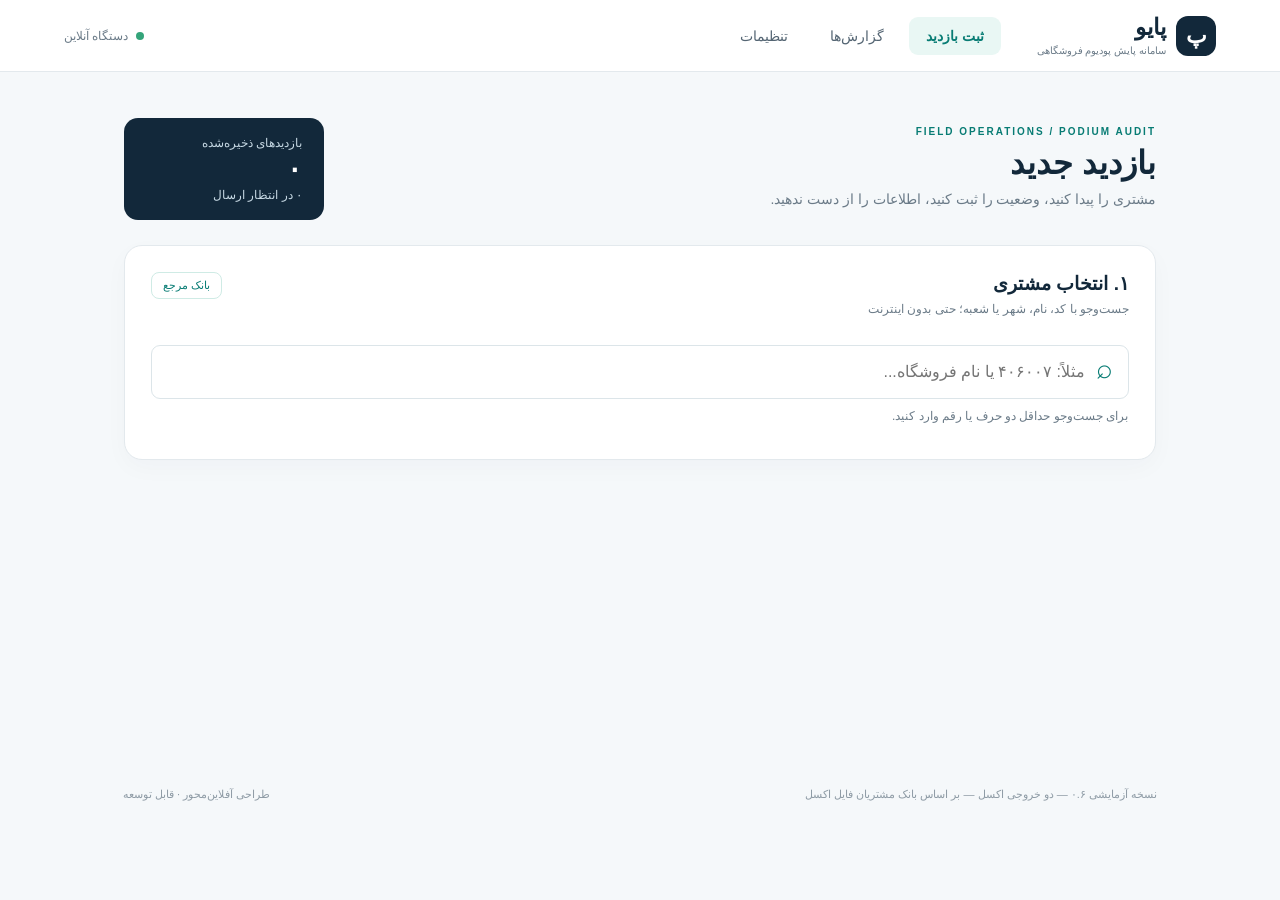
==== index.html @ 662c6b74 "Add files via upload" ====
<!doctype html><html lang="fa" dir="rtl"><head><meta charset="utf-8"><meta name="viewport" content="width=device-width, initial-scale=1,viewport-fit=cover"><meta name="theme-color" content="#12283a"><meta name="description" content="سامانه پایش و بازدید پودیوم فروشگاهی"><link rel="manifest" href="manifest.webmanifest"><link rel="stylesheet" href="style.css"><title>پایو | پایش پودیوم</title></head><body>
<header><div class="headerinner"><div class="brand"><div class="mark">پ</div><div><strong>پایو</strong><small>سامانه پایش پودیوم فروشگاهی</small></div></div><nav><button data-tab="visit" class="navbtn selected">ثبت بازدید</button><button data-tab="reports" class="navbtn">گزارش‌ها</button><button data-tab="settings" class="navbtn">تنظیمات</button></nav><div class="connect" id="connect"><span class="dot"></span><span id="connection">بررسی اتصال</span></div></div></header>
<main><section class="intro"><div><div class="eyebrow">FIELD OPERATIONS / PODIUM AUDIT</div><h1 id="pageTitle">بازدید جدید</h1><p id="pageSubtitle">مشتری را پیدا کنید، وضعیت را ثبت کنید، اطلاعات را از دست ندهید.</p></div><div class="syncstats"><div class="metriclabel">بازدیدهای ذخیره‌شده</div><b id="visitCount">۰</b><span id="pendingCount">۰ در انتظار ارسال</span></div></section>
<section id="visit" class="view"><div class="panel"><div class="panelhead"><div><h2>۱. انتخاب مشتری</h2><p>جست‌وجو با کد، نام، شهر یا شعبه؛ حتی بدون اینترنت</p></div><div class="tag">بانک مرجع</div></div><div class="searchbox"><span class="searchicon">⌕</span><input id="search" autocomplete="off" placeholder="مثلاً: ۴۰۶۰۰۷ یا نام فروشگاه..."/><button class="clear" id="clearSearch" title="پاک کردن">×</button></div><div class="searchmeta" id="searchMeta"></div><div id="searchResults" class="resultlist"></div><div id="selectedCustomer" class="selectedcustomer hidden"></div></div>
<div id="visitPanel" class="panel hidden"><div class="panelhead"><div><h2>۲. فرم ارزیابی پودیوم</h2><p>تمام فیلدهای فعال الزامی هستند؛ موارد نامربوط پنهان می‌شوند</p></div><div class="tag">کنترل هوشمند</div></div><div class="formgrid" id="fields"></div><div class="submitbar"><div id="formInfo">فیلدهای فعال را تکمیل کنید.</div><button class="primary" id="saveVisit">ثبت بازدید در دستگاه</button></div></div></section>
<section id="reports" class="view hidden"><div class="panel"><div class="panelhead"><div><h2>گزارش بازدیدها</h2><p>اطلاعات ثبت‌شده در این دستگاه و وضعیت همگام‌سازی</p></div><div class="actions"><button class="primary" id="exportLegacyXlsx">↓ اکسل اصلی (۳۲ ستون)</button><button class="outline" id="exportXlsx">↓ اکسل مخصوص سیستم و سرور</button><button class="outline" id="exportCsv">CSV</button></div></div><p class="hint">دو فایل اکسل قابل دریافت است: فایل اصلی با دقیقاً همان ۳۲ ستون و ترتیب A تا AF اکسل مرجع؛ و فایل توسعه‌یافته دارای شناسه بازدید، وضعیت همگام‌سازی و مشخصات فنی. پس از دریافت، آن را از بخش Downloads گوشی برای مدیر بفرستید.</p><div class="reportmetrics" id="reportMetrics"></div><div class="filters"><input id="reportSearch" placeholder="جست‌وجوی نام یا کد مشتری"/><select id="reportFilter"><option value="all">همه وضعیت‌ها</option><option value="pending">در انتظار ارسال</option><option value="synced">همگام‌شده</option></select></div><div class="tablewrap"><table><thead><tr><th>مشتری</th><th>کد</th><th>تاریخ ثبت</th><th>ویزیتور</th><th>وضعیت پودیوم</th><th>همگام‌سازی</th></tr></thead><tbody id="reportRows"></tbody></table></div></div></section>
<section id="settings" class="view hidden"><div class="panel"><div class="panelhead"><div><h2>تنظیمات و اتصال سرور</h2><p>در این نسخه، ذخیره محلی فعال است؛ اتصال آنلاین اختیاری است</p></div></div><div class="settingsgrid"><label>نام نمایشی روی دستگاه (نام رسمی ثبت‌کننده از حساب کاربری سرور تعیین می‌شود)<input id="visitor" placeholder="نام ویزیتور" /></label><label>آدرس API مرکزی<input id="apiUrl" placeholder="https://your-domain.example/api" dir="ltr"/></label><label>کلید دسترسی ویزیتور<input id="apiToken" type="password" placeholder="کلید اختصاصی از مدیر سیستم" dir="ltr"/></label></div><div class="actions"><button class="primary" id="saveSettings">ذخیره تنظیمات</button><button class="outline" id="syncNow">همگام‌سازی حالا</button><button class="outline" id="refreshCustomers">به‌روزرسانی مشتریان از سرور</button></div><p class="hint">برای تست اولیه، آدرس سرور را خالی بگذارید. اطلاعات در حافظه محلی این مرورگر ذخیره می‌شوند. تا قبل از همگام‌سازی، با پاک شدن داده‌های مرورگر یا خرابی گوشی ممکن است اطلاعات از بین بروند.</p><div class="panelhead"><div><h2>نسخه پشتیبان محلی</h2><p>برای جلوگیری از نابودی داده‌ها در صورت پاک شدن مرورگر، علاوه بر اکسل فایل پشتیبان قابل بازیابی تهیه کنید.</p></div></div><div class="actions"><button class="outline" id="backupVisits">↓ دریافت فایل پشتیبان JSON</button><label class="outline" style="display:inline-flex;align-items:center;gap:8px;cursor:pointer;padding:10px 16px;border-radius:9px">↑ بازیابی پشتیبان<input id="restoreVisits" type="file" accept=".json,application/json" style="display:none" /></label></div><div class="info" id="syncMessage">برای اتصال مرکزی باید API را روی سرور خودتان راه‌اندازی کنید.</div></div></section>
</main><footer><span>نسخه آزمایشی ۰.۶ — دو خروجی اکسل — بر اساس بانک مشتریان فایل اکسل</span><span>طراحی آفلاین‌محور · قابل توسعه</span></footer><div id="toast" class="toast hidden"></div><script src="app.js"></script></body></html>
---- style.css ----
:root{--ink:#12283a;--muted:#6b7b88;--teal:#087c74;--teal2:#e9f7f4;--border:#e3e9ed;--bg:#f5f8fa;--white:#fff;--danger:#b84646}*{box-sizing:border-box}body{margin:0;font-family:Vazirmatn,Vazir,Tahoma,Arial,sans-serif;background:var(--bg);color:var(--ink);font-size:14px}header{background:#fff;border-bottom:1px solid var(--border);position:sticky;top:0;z-index:9}.headerinner{max-width:1200px;padding:14px 24px;margin:auto;display:flex;gap:30px;align-items:center}.brand{display:flex;gap:10px;align-items:center;min-width:185px}.brand strong{display:block;font-size:23px}.brand small{color:var(--muted);font-size:10px}.mark{width:40px;height:40px;background:var(--ink);color:white;border-radius:12px;display:grid;place-items:center;font-size:22px;font-weight:bold}nav{display:flex;gap:8px;flex:1}button{font:inherit;cursor:pointer;border:0}.navbtn{padding:11px 17px;background:transparent;border-radius:9px;color:#546573}.navbtn.selected{background:var(--teal2);color:var(--teal);font-weight:bold}.connect{display:flex;align-items:center;gap:8px;color:var(--muted);white-space:nowrap;font-size:12px}.dot{width:8px;height:8px;background:#f0aa39;border-radius:50%}.dot.on{background:#34a47a}main{max-width:1080px;margin:0 auto;min-height:77vh;padding:24px}.intro{display:flex;align-items:center;justify-content:space-between;margin:22px 0 25px;gap:25px}.eyebrow{font-size:10px;color:var(--teal);letter-spacing:2px;font-weight:bold;direction:ltr;text-align:right}h1{font-size:32px;margin:7px 0 5px}h2{font-size:19px;margin:0}p{line-height:1.8}.intro p{margin:0;color:var(--muted)}.syncstats{min-width:200px;padding:18px 22px;border-radius:14px;background:var(--ink);color:#fff;display:flex;flex-direction:column;gap:3px}.syncstats b{font-size:27px}.metriclabel,.syncstats span{font-size:12px;color:#c6d8e3}.panel{background:#fff;border:1px solid var(--border);border-radius:18px;padding:26px;margin-bottom:20px;box-shadow:0 8px 24px #12283a07}.panelhead{display:flex;justify-content:space-between;align-items:start;gap:15px;margin-bottom:20px}.panelhead p{color:var(--muted);font-size:12px;margin:4px 0}.tag{border:1px solid #cfebe5;color:var(--teal);padding:6px 11px;border-radius:8px;font-size:11px;white-space:nowrap}.searchbox{position:relative}.searchbox input{padding-right:43px;font-size:16px;height:54px}.searchicon{position:absolute;right:16px;top:8px;font-size:28px;color:var(--teal)}.clear{position:absolute;left:13px;top:12px;font-size:23px;background:transparent;color:var(--muted)}input,select,textarea{display:block;width:100%;border:1px solid #dce5e9;background:#fff;border-radius:9px;padding:12px 13px;color:var(--ink);outline:none;font:inherit;min-width:0}input:focus,select:focus,textarea:focus{border-color:#15998d;box-shadow:0 0 0 3px #e3f4f1}.searchmeta{color:var(--muted);font-size:12px;margin:10px 1px}.resultlist{max-height:270px;overflow:auto}.result{display:flex;justify-content:space-between;align-items:center;padding:13px 10px;border-bottom:1px solid #edf0f3;gap:12px;cursor:pointer}.result:hover{background:#f3faf8}.result b{display:block}.result small{display:block;color:var(--muted);margin-top:4px}.code{font:12px monospace;background:#f0f3f6;padding:6px 9px;border-radius:7px;direction:ltr;white-space:nowrap}.selectedcustomer{margin-top:15px;border:1px solid #bbe7dd;background:#f4fbf8;border-radius:12px;padding:15px}.selectedcustomer .top{display:flex;justify-content:space-between;align-items:center}.selectedcustomer h3{margin:0 0 5px}.customerattrs{display:grid;grid-template-columns:repeat(4,1fr);gap:13px;margin-top:15px}.customerattrs div small{display:block;color:var(--muted)}.customerattrs div b{font-size:12px}.outline{background:#fff;border:1px solid #cbd9df;border-radius:9px;padding:11px 15px;color:var(--ink)}.primary{background:var(--teal);color:white;border-radius:9px;padding:12px 21px;font-weight:bold}.primary:hover{background:#06645d}.formgrid{display:grid;grid-template-columns:repeat(2,minmax(0,1fr));gap:17px}.field{display:flex;flex-direction:column;gap:7px}.field.wide{grid-column:span 2}.field label{font-size:13px;font-weight:700}.star{color:var(--danger);padding:0 4px}.fieldnote{font-size:11px;color:var(--muted)}.submitbar{margin-top:28px;padding-top:18px;border-top:1px solid var(--border);display:flex;justify-content:space-between;align-items:center;gap:12px;color:var(--muted);font-size:12px}.hidden{display:none!important}.reportmetrics{display:grid;grid-template-columns:repeat(3,1fr);gap:12px;margin:15px 0 20px}.rmetric{border:1px solid var(--border);padding:15px;border-radius:12px}.rmetric strong{display:block;font-size:22px;margin:8px 0 0}.rmetric span{font-size:12px;color:var(--muted)}.filters{display:flex;gap:12px;margin:15px 0}.filters input{flex:1}.filters select{max-width:180px}.tablewrap{overflow:auto}table{border-collapse:collapse;width:100%;min-width:650px}th,td{text-align:right;padding:15px 10px;border-bottom:1px solid #edf0f3;font-size:12px}th{color:var(--muted);font-weight:600;background:#f7fafb}.pending{color:#a56d18}.synced{color:#087c74}.settingsgrid{display:grid;gap:15px}.settingsgrid label{font-weight:600;font-size:13px}.settingsgrid input{margin-top:7px;font-weight:400}.actions{display:flex;gap:9px;flex-wrap:wrap;margin-top:20px}.hint{background:#fff7ec;color:#805d2f;border-radius:10px;padding:13px;font-size:12px}.info{padding:12px;border-radius:10px;color:#4d6170;background:#f0f5f8;font-size:12px}footer{max-width:1080px;padding:23px;display:flex;justify-content:space-between;margin:auto;color:#8e9ba5;font-size:11px}.toast{position:fixed;bottom:25px;left:25px;background:var(--ink);color:white;padding:15px 22px;border-radius:12px;max-width:440px;box-shadow:0 9px 28px #0003;z-index:10}@media(max-width:720px){.headerinner{flex-wrap:wrap;padding:11px 16px;gap:9px}.brand{min-width:0;flex:1}.brand strong{font-size:18px}.connect{font-size:10px}nav{order:3;width:100%;justify-content:space-between}nav button{flex:1;padding:10px 4px;font-size:12px}main{padding:13px}.intro{margin:16px 0;align-items:stretch}.intro h1{font-size:25px}.intro p{font-size:11px}.syncstats{min-width:100px;padding:12px}.syncstats b{font-size:19px}.panel{padding:16px;border-radius:13px}.formgrid{grid-template-columns:1fr;gap:15px}.field.wide{grid-column:auto}.customerattrs{grid-template-columns:repeat(2,1fr)}.reportmetrics{gap:5px}.rmetric{padding:9px}.rmetric strong{font-size:16px}.submitbar{flex-direction:column;align-items:stretch}.submitbar button{width:100%}.panelhead{flex-wrap:wrap}footer{padding:15px;gap:10px;flex-wrap:wrap}}
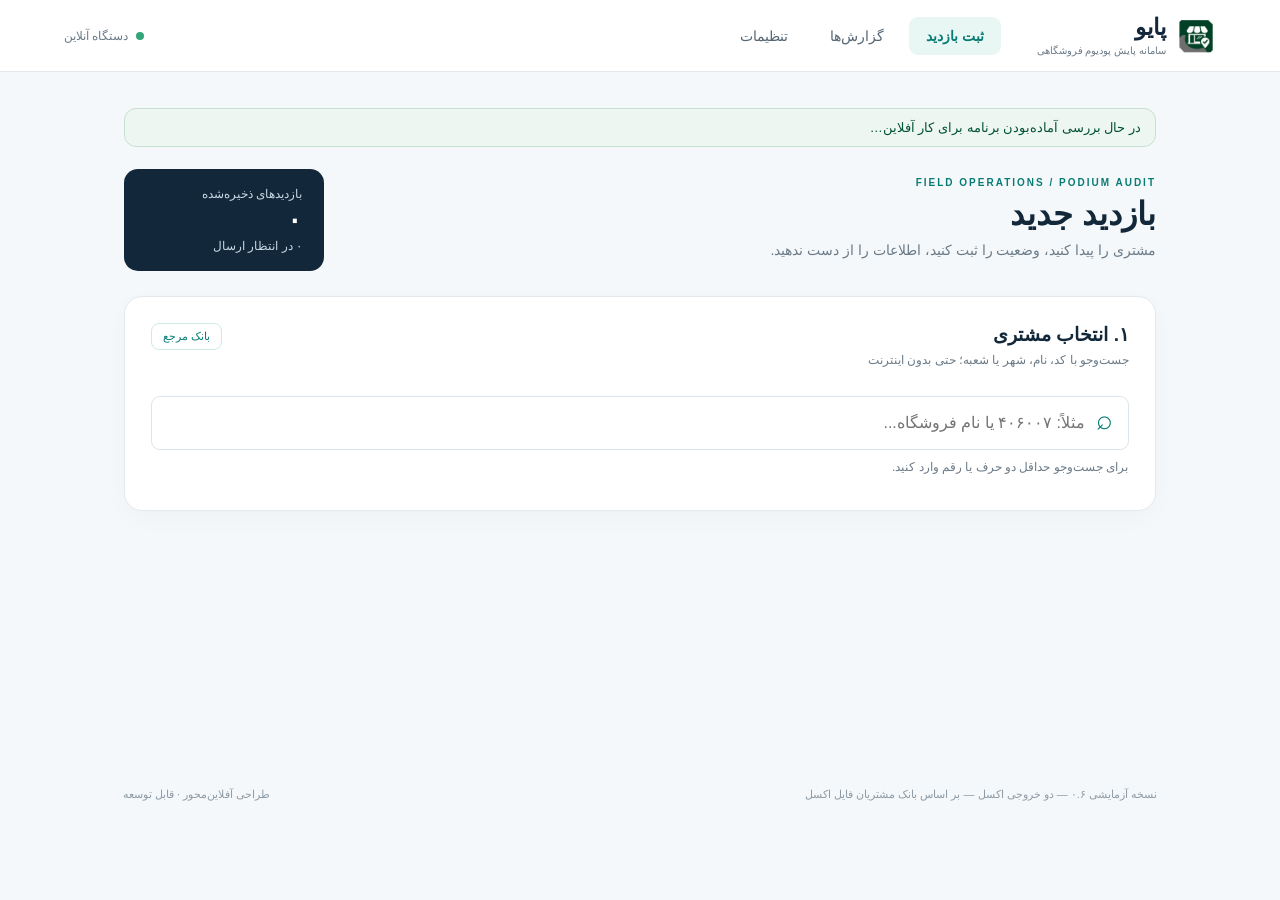
==== commit ff36a3aa: "Add files via upload" ====
--- a/index.html
+++ b/index.html
@@ -1,6 +1,6 @@
-<!doctype html><html lang="fa" dir="rtl"><head><meta charset="utf-8"><meta name="viewport" content="width=device-width, initial-scale=1,viewport-fit=cover"><meta name="theme-color" content="#12283a"><meta name="description" content="سامانه پایش و بازدید پودیوم فروشگاهی"><link rel="manifest" href="manifest.webmanifest"><link rel="stylesheet" href="style.css"><title>پایو | پایش پودیوم</title></head><body>
-<header><div class="headerinner"><div class="brand"><div class="mark">پ</div><div><strong>پایو</strong><small>سامانه پایش پودیوم فروشگاهی</small></div></div><nav><button data-tab="visit" class="navbtn selected">ثبت بازدید</button><button data-tab="reports" class="navbtn">گزارش‌ها</button><button data-tab="settings" class="navbtn">تنظیمات</button></nav><div class="connect" id="connect"><span class="dot"></span><span id="connection">بررسی اتصال</span></div></div></header>
-<main><section class="intro"><div><div class="eyebrow">FIELD OPERATIONS / PODIUM AUDIT</div><h1 id="pageTitle">بازدید جدید</h1><p id="pageSubtitle">مشتری را پیدا کنید، وضعیت را ثبت کنید، اطلاعات را از دست ندهید.</p></div><div class="syncstats"><div class="metriclabel">بازدیدهای ذخیره‌شده</div><b id="visitCount">۰</b><span id="pendingCount">۰ در انتظار ارسال</span></div></section>
+<!doctype html><html lang="fa" dir="rtl"><head><meta charset="utf-8"><meta name="viewport" content="width=device-width, initial-scale=1,viewport-fit=cover"><meta name="theme-color" content="#005234"><meta name="description" content="سامانه پایش و بازدید پودیوم فروشگاهی"><link rel="manifest" href="./manifest.webmanifest"><link rel="apple-touch-icon" href="./apple-touch-icon.png"><link rel="icon" type="image/png" href="./favicon.png"><meta name="apple-mobile-web-app-capable" content="yes"><meta name="apple-mobile-web-app-status-bar-style" content="default"><meta name="apple-mobile-web-app-title" content="پایو"><link rel="stylesheet" href="style.css"><title>پایو | پایش پودیوم</title></head><body>
+<header><div class="headerinner"><div class="brand"><img src="./icon-192.png" alt="لوگوی پایو" width="40" height="40" style="border-radius:9px;object-fit:contain"/><div><strong>پایو</strong><small>سامانه پایش پودیوم فروشگاهی</small></div></div><nav><button data-tab="visit" class="navbtn selected">ثبت بازدید</button><button data-tab="reports" class="navbtn">گزارش‌ها</button><button data-tab="settings" class="navbtn">تنظیمات</button></nav><div class="connect" id="connect"><span class="dot"></span><span id="connection">بررسی اتصال</span></div></div></header>
+<main><section class="offline-readiness" id="offlineReadiness" role="status" aria-live="polite" style="margin:12px 0;padding:11px 14px;background:#eef6f1;border:1px solid #c7e1d1;border-radius:12px;color:#005234;font-size:13px">در حال بررسی آماده‌بودن برنامه برای کار آفلاین…</section><section class="intro"><div><div class="eyebrow">FIELD OPERATIONS / PODIUM AUDIT</div><h1 id="pageTitle">بازدید جدید</h1><p id="pageSubtitle">مشتری را پیدا کنید، وضعیت را ثبت کنید، اطلاعات را از دست ندهید.</p></div><div class="syncstats"><div class="metriclabel">بازدیدهای ذخیره‌شده</div><b id="visitCount">۰</b><span id="pendingCount">۰ در انتظار ارسال</span></div></section>
 <section id="visit" class="view"><div class="panel"><div class="panelhead"><div><h2>۱. انتخاب مشتری</h2><p>جست‌وجو با کد، نام، شهر یا شعبه؛ حتی بدون اینترنت</p></div><div class="tag">بانک مرجع</div></div><div class="searchbox"><span class="searchicon">⌕</span><input id="search" autocomplete="off" placeholder="مثلاً: ۴۰۶۰۰۷ یا نام فروشگاه..."/><button class="clear" id="clearSearch" title="پاک کردن">×</button></div><div class="searchmeta" id="searchMeta"></div><div id="searchResults" class="resultlist"></div><div id="selectedCustomer" class="selectedcustomer hidden"></div></div>
 <div id="visitPanel" class="panel hidden"><div class="panelhead"><div><h2>۲. فرم ارزیابی پودیوم</h2><p>تمام فیلدهای فعال الزامی هستند؛ موارد نامربوط پنهان می‌شوند</p></div><div class="tag">کنترل هوشمند</div></div><div class="formgrid" id="fields"></div><div class="submitbar"><div id="formInfo">فیلدهای فعال را تکمیل کنید.</div><button class="primary" id="saveVisit">ثبت بازدید در دستگاه</button></div></div></section>
 <section id="reports" class="view hidden"><div class="panel"><div class="panelhead"><div><h2>گزارش بازدیدها</h2><p>اطلاعات ثبت‌شده در این دستگاه و وضعیت همگام‌سازی</p></div><div class="actions"><button class="primary" id="exportLegacyXlsx">↓ اکسل اصلی (۳۲ ستون)</button><button class="outline" id="exportXlsx">↓ اکسل مخصوص سیستم و سرور</button><button class="outline" id="exportCsv">CSV</button></div></div><p class="hint">دو فایل اکسل قابل دریافت است: فایل اصلی با دقیقاً همان ۳۲ ستون و ترتیب A تا AF اکسل مرجع؛ و فایل توسعه‌یافته دارای شناسه بازدید، وضعیت همگام‌سازی و مشخصات فنی. پس از دریافت، آن را از بخش Downloads گوشی برای مدیر بفرستید.</p><div class="reportmetrics" id="reportMetrics"></div><div class="filters"><input id="reportSearch" placeholder="جست‌وجوی نام یا کد مشتری"/><select id="reportFilter"><option value="all">همه وضعیت‌ها</option><option value="pending">در انتظار ارسال</option><option value="synced">همگام‌شده</option></select></div><div class="tablewrap"><table><thead><tr><th>مشتری</th><th>کد</th><th>تاریخ ثبت</th><th>ویزیتور</th><th>وضعیت پودیوم</th><th>همگام‌سازی</th></tr></thead><tbody id="reportRows"></tbody></table></div></div></section>
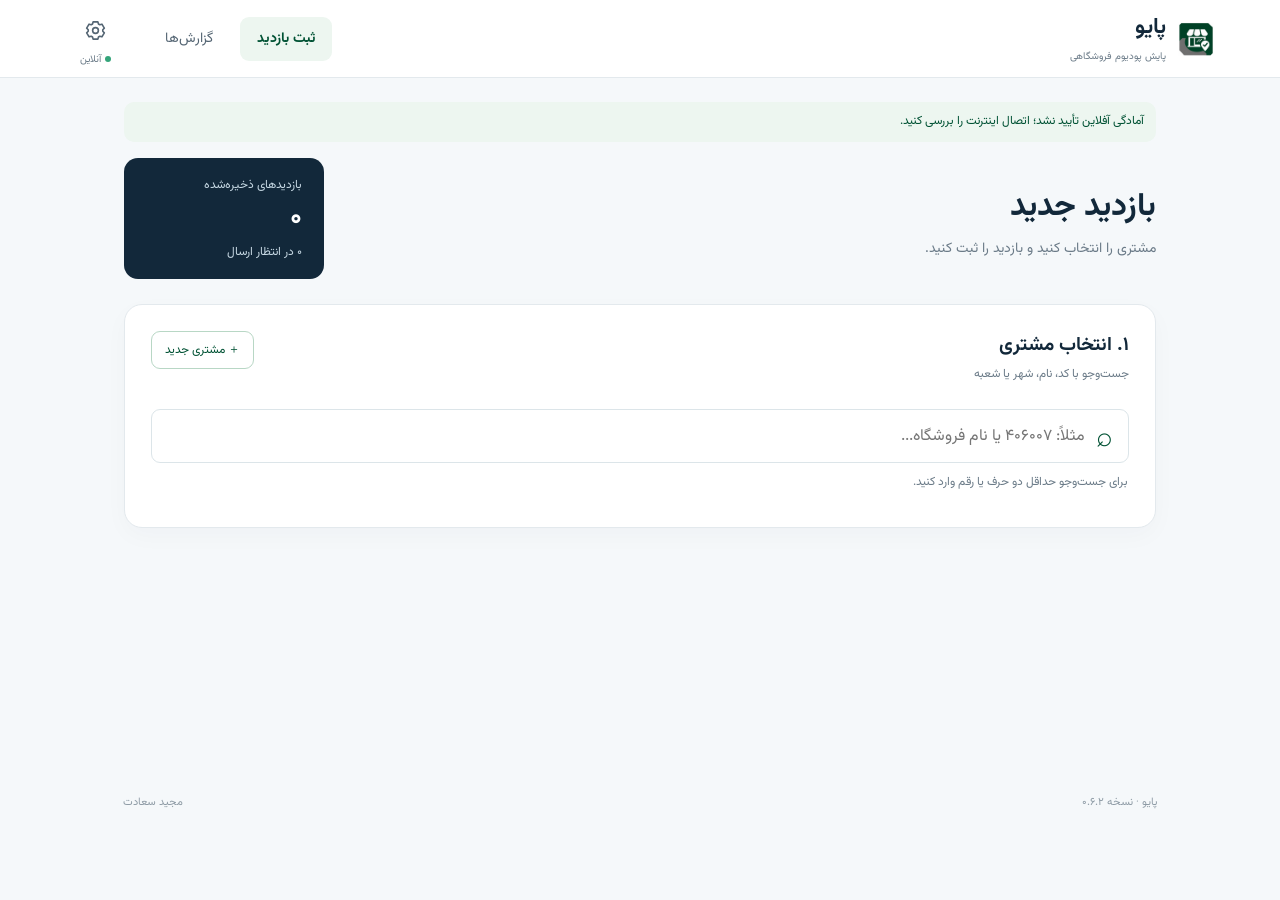
==== commit eceaa3d7: "Release 0.6.2: clearer forms, manual customers, Excel flags and PWA updates" ====
--- a/index.html
+++ b/index.html
@@ -1,8 +1,8 @@
-<!doctype html><html lang="fa" dir="rtl"><head><meta charset="utf-8"><meta name="viewport" content="width=device-width, initial-scale=1,viewport-fit=cover"><meta name="theme-color" content="#005234"><meta name="description" content="سامانه پایش و بازدید پودیوم فروشگاهی"><link rel="manifest" href="./manifest.webmanifest"><link rel="apple-touch-icon" href="./apple-touch-icon.png"><link rel="icon" type="image/png" href="./favicon.png"><meta name="apple-mobile-web-app-capable" content="yes"><meta name="apple-mobile-web-app-status-bar-style" content="default"><meta name="apple-mobile-web-app-title" content="پایو"><link rel="stylesheet" href="style.css"><title>پایو | پایش پودیوم</title></head><body>
-<header><div class="headerinner"><div class="brand"><img src="./icon-192.png" alt="لوگوی پایو" width="40" height="40" style="border-radius:9px;object-fit:contain"/><div><strong>پایو</strong><small>سامانه پایش پودیوم فروشگاهی</small></div></div><nav><button data-tab="visit" class="navbtn selected">ثبت بازدید</button><button data-tab="reports" class="navbtn">گزارش‌ها</button><button data-tab="settings" class="navbtn">تنظیمات</button></nav><div class="connect" id="connect"><span class="dot"></span><span id="connection">بررسی اتصال</span></div></div></header>
-<main><section class="offline-readiness" id="offlineReadiness" role="status" aria-live="polite" style="margin:12px 0;padding:11px 14px;background:#eef6f1;border:1px solid #c7e1d1;border-radius:12px;color:#005234;font-size:13px">در حال بررسی آماده‌بودن برنامه برای کار آفلاین…</section><section class="intro"><div><div class="eyebrow">FIELD OPERATIONS / PODIUM AUDIT</div><h1 id="pageTitle">بازدید جدید</h1><p id="pageSubtitle">مشتری را پیدا کنید، وضعیت را ثبت کنید، اطلاعات را از دست ندهید.</p></div><div class="syncstats"><div class="metriclabel">بازدیدهای ذخیره‌شده</div><b id="visitCount">۰</b><span id="pendingCount">۰ در انتظار ارسال</span></div></section>
-<section id="visit" class="view"><div class="panel"><div class="panelhead"><div><h2>۱. انتخاب مشتری</h2><p>جست‌وجو با کد، نام، شهر یا شعبه؛ حتی بدون اینترنت</p></div><div class="tag">بانک مرجع</div></div><div class="searchbox"><span class="searchicon">⌕</span><input id="search" autocomplete="off" placeholder="مثلاً: ۴۰۶۰۰۷ یا نام فروشگاه..."/><button class="clear" id="clearSearch" title="پاک کردن">×</button></div><div class="searchmeta" id="searchMeta"></div><div id="searchResults" class="resultlist"></div><div id="selectedCustomer" class="selectedcustomer hidden"></div></div>
-<div id="visitPanel" class="panel hidden"><div class="panelhead"><div><h2>۲. فرم ارزیابی پودیوم</h2><p>تمام فیلدهای فعال الزامی هستند؛ موارد نامربوط پنهان می‌شوند</p></div><div class="tag">کنترل هوشمند</div></div><div class="formgrid" id="fields"></div><div class="submitbar"><div id="formInfo">فیلدهای فعال را تکمیل کنید.</div><button class="primary" id="saveVisit">ثبت بازدید در دستگاه</button></div></div></section>
-<section id="reports" class="view hidden"><div class="panel"><div class="panelhead"><div><h2>گزارش بازدیدها</h2><p>اطلاعات ثبت‌شده در این دستگاه و وضعیت همگام‌سازی</p></div><div class="actions"><button class="primary" id="exportLegacyXlsx">↓ اکسل اصلی (۳۲ ستون)</button><button class="outline" id="exportXlsx">↓ اکسل مخصوص سیستم و سرور</button><button class="outline" id="exportCsv">CSV</button></div></div><p class="hint">دو فایل اکسل قابل دریافت است: فایل اصلی با دقیقاً همان ۳۲ ستون و ترتیب A تا AF اکسل مرجع؛ و فایل توسعه‌یافته دارای شناسه بازدید، وضعیت همگام‌سازی و مشخصات فنی. پس از دریافت، آن را از بخش Downloads گوشی برای مدیر بفرستید.</p><div class="reportmetrics" id="reportMetrics"></div><div class="filters"><input id="reportSearch" placeholder="جست‌وجوی نام یا کد مشتری"/><select id="reportFilter"><option value="all">همه وضعیت‌ها</option><option value="pending">در انتظار ارسال</option><option value="synced">همگام‌شده</option></select></div><div class="tablewrap"><table><thead><tr><th>مشتری</th><th>کد</th><th>تاریخ ثبت</th><th>ویزیتور</th><th>وضعیت پودیوم</th><th>همگام‌سازی</th></tr></thead><tbody id="reportRows"></tbody></table></div></div></section>
-<section id="settings" class="view hidden"><div class="panel"><div class="panelhead"><div><h2>تنظیمات و اتصال سرور</h2><p>در این نسخه، ذخیره محلی فعال است؛ اتصال آنلاین اختیاری است</p></div></div><div class="settingsgrid"><label>نام نمایشی روی دستگاه (نام رسمی ثبت‌کننده از حساب کاربری سرور تعیین می‌شود)<input id="visitor" placeholder="نام ویزیتور" /></label><label>آدرس API مرکزی<input id="apiUrl" placeholder="https://your-domain.example/api" dir="ltr"/></label><label>کلید دسترسی ویزیتور<input id="apiToken" type="password" placeholder="کلید اختصاصی از مدیر سیستم" dir="ltr"/></label></div><div class="actions"><button class="primary" id="saveSettings">ذخیره تنظیمات</button><button class="outline" id="syncNow">همگام‌سازی حالا</button><button class="outline" id="refreshCustomers">به‌روزرسانی مشتریان از سرور</button></div><p class="hint">برای تست اولیه، آدرس سرور را خالی بگذارید. اطلاعات در حافظه محلی این مرورگر ذخیره می‌شوند. تا قبل از همگام‌سازی، با پاک شدن داده‌های مرورگر یا خرابی گوشی ممکن است اطلاعات از بین بروند.</p><div class="panelhead"><div><h2>نسخه پشتیبان محلی</h2><p>برای جلوگیری از نابودی داده‌ها در صورت پاک شدن مرورگر، علاوه بر اکسل فایل پشتیبان قابل بازیابی تهیه کنید.</p></div></div><div class="actions"><button class="outline" id="backupVisits">↓ دریافت فایل پشتیبان JSON</button><label class="outline" style="display:inline-flex;align-items:center;gap:8px;cursor:pointer;padding:10px 16px;border-radius:9px">↑ بازیابی پشتیبان<input id="restoreVisits" type="file" accept=".json,application/json" style="display:none" /></label></div><div class="info" id="syncMessage">برای اتصال مرکزی باید API را روی سرور خودتان راه‌اندازی کنید.</div></div></section>
-</main><footer><span>نسخه آزمایشی ۰.۶ — دو خروجی اکسل — بر اساس بانک مشتریان فایل اکسل</span><span>طراحی آفلاین‌محور · قابل توسعه</span></footer><div id="toast" class="toast hidden"></div><script src="app.js"></script></body></html>
+<!doctype html><html lang="fa" dir="rtl"><head><meta charset="utf-8"><meta name="viewport" content="width=device-width, initial-scale=1,viewport-fit=cover"><meta name="theme-color" content="#005234"><meta name="description" content="سامانه پایش و بازدید پودیوم فروشگاهی"><link rel="manifest" href="./manifest.webmanifest"><link rel="apple-touch-icon" href="./apple-touch-icon.png"><link rel="icon" type="image/png" href="./favicon.png"><meta name="apple-mobile-web-app-capable" content="yes"><meta name="apple-mobile-web-app-status-bar-style" content="default"><meta name="apple-mobile-web-app-title" content="پایو"><link rel="preload" href="./fonts/Vazirmatn-Variable.woff2" as="font" type="font/woff2" crossorigin><link rel="stylesheet" href="style.css"><title>پایو | پایش پودیوم</title></head><body>
+<header><div class="headerinner"><div class="brand"><img src="./icon-192.png" alt="لوگوی پایو" width="40" height="40"/><div><strong>پایو</strong><small>پایش پودیوم فروشگاهی</small></div></div><nav aria-label="منوی اصلی"><button data-tab="visit" class="navbtn selected" aria-current="page">ثبت بازدید</button><button data-tab="reports" class="navbtn">گزارش‌ها</button><div class="settings-control"><button data-tab="settings" class="navbtn settings-button" aria-label="تنظیمات" title="تنظیمات"><svg viewBox="0 0 24 24" fill="none" stroke="currentColor" stroke-width="1.7" stroke-linecap="round" stroke-linejoin="round" aria-hidden="true"><path d="m9.5 3-.6 2.2-1.4.8-2.2-.6-2.5 4.2 1.6 1.6v1.6l-1.6 1.6 2.5 4.2 2.2-.6 1.4.8.6 2.2h5l.6-2.2 1.4-.8 2.2.6 2.5-4.2-1.6-1.6v-1.6l1.6-1.6-2.5-4.2-2.2.6-1.4-.8-.6-2.2z"/><circle cx="12" cy="12" r="3"/></svg></button><div class="connect" id="connect" role="status"><span class="dot" aria-hidden="true"></span><span id="connection">اتصال</span></div></div></nav></div></header>
+<main><section id="updateBanner" class="update-banner hidden" role="status"><div><strong>نسخه جدید آماده است</strong><span>فرم فعلی ذخیره می‌شود و برنامه دوباره باز می‌شود.</span></div><button class="primary" id="applyUpdate">به‌روزرسانی برنامه</button></section><section class="offline-readiness" id="offlineReadiness" role="status" aria-live="polite">در حال آماده‌سازی آفلاین…</section><section class="intro"><div><h1 id="pageTitle">بازدید جدید</h1><p id="pageSubtitle">مشتری را انتخاب کنید و بازدید را ثبت کنید.</p></div><div class="syncstats"><div class="metriclabel">بازدیدهای ذخیره‌شده</div><b id="visitCount">۰</b><span id="pendingCount">۰ در انتظار ارسال</span></div></section>
+<section id="visit" class="view"><div class="panel"><div class="panelhead"><div><h2>۱. انتخاب مشتری</h2><p>جست‌وجو با کد، نام، شهر یا شعبه</p></div><button id="newCustomerButton" class="outline new-customer-button" aria-pressed="false">＋ مشتری جدید</button></div><div id="customerSearch"><div class="searchbox"><span class="searchicon">⌕</span><input id="search" autocomplete="off" placeholder="مثلاً: ۴۰۶۰۰۷ یا نام فروشگاه..."/><button class="clear" id="clearSearch" title="پاک کردن">×</button></div><div class="searchmeta" id="searchMeta"></div><div id="searchResults" class="resultlist"></div></div><div id="selectedCustomer" class="selectedcustomer hidden"></div></div>
+<div id="visitPanel" class="panel hidden"><div class="panelhead"><div><h2>۲. فرم ارزیابی پودیوم</h2><p id="visitFormSubtitle">اطلاعات بازدید را تکمیل کنید</p></div><div class="tag hidden" id="newCustomerTag">مشتری جدید</div></div><div class="form-progress"><div class="progress-label"><span>تکمیل فرم</span><strong id="formProgressText">۰ از ۰</strong></div><div id="formProgress" class="progress-track" role="progressbar" aria-label="پیشرفت تکمیل فرم" aria-valuemin="0" aria-valuemax="100" aria-valuenow="0"><span id="formProgressFill"></span></div></div><div class="formgrid" id="fields"></div><div class="submitbar"><div id="formInfo">فیلدهای فعال را تکمیل کنید.</div><button class="primary" id="saveVisit">ثبت بازدید در دستگاه</button></div></div></section>
+<section id="reports" class="view hidden"><div class="panel"><div class="panelhead"><div><h2>گزارش بازدیدها</h2><p>اطلاعات ثبت‌شده در این دستگاه و وضعیت همگام‌سازی</p></div><div class="actions"><button class="primary" id="exportLegacyXlsx">↓ اکسل اصلی (۳۲ ستون)</button><button class="outline" id="exportXlsx">↓ اکسل مخصوص سیستم و سرور</button><button class="outline" id="exportCsv">CSV</button></div></div><p class="hint">ردیف‌های نارنجی مربوط به مشتریان جدید هستند. اکسل اصلی ۳۲ ستون دارد؛ در اکسل سیستم، ستون «مشتری جدید» نیز درج می‌شود.</p><div class="reportmetrics" id="reportMetrics"></div><div class="filters"><input id="reportSearch" placeholder="جست‌وجوی نام یا کد مشتری"/><select id="reportFilter"><option value="all">همه وضعیت‌ها</option><option value="pending">در انتظار ارسال</option><option value="synced">همگام‌شده</option></select></div><div class="tablewrap"><table><thead><tr><th>مشتری</th><th>کد</th><th>تاریخ ثبت</th><th>ویزیتور</th><th>وضعیت پودیوم</th><th>همگام‌سازی</th></tr></thead><tbody id="reportRows"></tbody></table></div></div></section>
+<section id="settings" class="view hidden"><div class="panel"><div class="panelhead"><div><h2>تنظیمات و اتصال سرور</h2></div></div><div class="settingsgrid"><label>نام ویزیتور<input id="visitor" placeholder="نام ویزیتور" /></label><label>آدرس API مرکزی<input id="apiUrl" placeholder="https://your-domain.example/api" dir="ltr"/></label><label>کلید دسترسی ویزیتور<input id="apiToken" type="password" placeholder="کلید اختصاصی از مدیر سیستم" dir="ltr"/></label></div><div class="actions"><button class="primary" id="saveSettings">ذخیره تنظیمات</button><button class="outline" id="syncNow">همگام‌سازی حالا</button><button class="outline" id="refreshCustomers">به‌روزرسانی مشتریان از سرور</button></div><p class="hint">پس از پایان کار، از بازدیدها نسخه پشتیبان بگیرید.</p><div class="panelhead"><div><h2>نسخه پشتیبان محلی</h2><p>برای جلوگیری از نابودی داده‌ها در صورت پاک شدن مرورگر، علاوه بر اکسل فایل پشتیبان قابل بازیابی تهیه کنید.</p></div></div><div class="actions"><button class="outline" id="backupVisits">↓ دریافت فایل پشتیبان JSON</button><label class="outline" style="display:inline-flex;align-items:center;gap:8px;cursor:pointer;padding:10px 16px;border-radius:9px">↑ بازیابی پشتیبان<input id="restoreVisits" type="file" accept=".json,application/json" style="display:none" /></label></div><div class="info hidden" id="syncMessage" role="status"></div></div></section>
+</main><footer><span>پایو · نسخه ۰.۶.۲</span><span>مجید سعادت</span></footer><div id="toast" class="toast hidden" role="status" aria-live="polite"></div><script src="app.js"></script></body></html>
--- a/style.css
+++ b/style.css
@@ -1 +1,7 @@
-:root{--ink:#12283a;--muted:#6b7b88;--teal:#087c74;--teal2:#e9f7f4;--border:#e3e9ed;--bg:#f5f8fa;--white:#fff;--danger:#b84646}*{box-sizing:border-box}body{margin:0;font-family:Vazirmatn,Vazir,Tahoma,Arial,sans-serif;background:var(--bg);color:var(--ink);font-size:14px}header{background:#fff;border-bottom:1px solid var(--border);position:sticky;top:0;z-index:9}.headerinner{max-width:1200px;padding:14px 24px;margin:auto;display:flex;gap:30px;align-items:center}.brand{display:flex;gap:10px;align-items:center;min-width:185px}.brand strong{display:block;font-size:23px}.brand small{color:var(--muted);font-size:10px}.mark{width:40px;height:40px;background:var(--ink);color:white;border-radius:12px;display:grid;place-items:center;font-size:22px;font-weight:bold}nav{display:flex;gap:8px;flex:1}button{font:inherit;cursor:pointer;border:0}.navbtn{padding:11px 17px;background:transparent;border-radius:9px;color:#546573}.navbtn.selected{background:var(--teal2);color:var(--teal);font-weight:bold}.connect{display:flex;align-items:center;gap:8px;color:var(--muted);white-space:nowrap;font-size:12px}.dot{width:8px;height:8px;background:#f0aa39;border-radius:50%}.dot.on{background:#34a47a}main{max-width:1080px;margin:0 auto;min-height:77vh;padding:24px}.intro{display:flex;align-items:center;justify-content:space-between;margin:22px 0 25px;gap:25px}.eyebrow{font-size:10px;color:var(--teal);letter-spacing:2px;font-weight:bold;direction:ltr;text-align:right}h1{font-size:32px;margin:7px 0 5px}h2{font-size:19px;margin:0}p{line-height:1.8}.intro p{margin:0;color:var(--muted)}.syncstats{min-width:200px;padding:18px 22px;border-radius:14px;background:var(--ink);color:#fff;display:flex;flex-direction:column;gap:3px}.syncstats b{font-size:27px}.metriclabel,.syncstats span{font-size:12px;color:#c6d8e3}.panel{background:#fff;border:1px solid var(--border);border-radius:18px;padding:26px;margin-bottom:20px;box-shadow:0 8px 24px #12283a07}.panelhead{display:flex;justify-content:space-between;align-items:start;gap:15px;margin-bottom:20px}.panelhead p{color:var(--muted);font-size:12px;margin:4px 0}.tag{border:1px solid #cfebe5;color:var(--teal);padding:6px 11px;border-radius:8px;font-size:11px;white-space:nowrap}.searchbox{position:relative}.searchbox input{padding-right:43px;font-size:16px;height:54px}.searchicon{position:absolute;right:16px;top:8px;font-size:28px;color:var(--teal)}.clear{position:absolute;left:13px;top:12px;font-size:23px;background:transparent;color:var(--muted)}input,select,textarea{display:block;width:100%;border:1px solid #dce5e9;background:#fff;border-radius:9px;padding:12px 13px;color:var(--ink);outline:none;font:inherit;min-width:0}input:focus,select:focus,textarea:focus{border-color:#15998d;box-shadow:0 0 0 3px #e3f4f1}.searchmeta{color:var(--muted);font-size:12px;margin:10px 1px}.resultlist{max-height:270px;overflow:auto}.result{display:flex;justify-content:space-between;align-items:center;padding:13px 10px;border-bottom:1px solid #edf0f3;gap:12px;cursor:pointer}.result:hover{background:#f3faf8}.result b{display:block}.result small{display:block;color:var(--muted);margin-top:4px}.code{font:12px monospace;background:#f0f3f6;padding:6px 9px;border-radius:7px;direction:ltr;white-space:nowrap}.selectedcustomer{margin-top:15px;border:1px solid #bbe7dd;background:#f4fbf8;border-radius:12px;padding:15px}.selectedcustomer .top{display:flex;justify-content:space-between;align-items:center}.selectedcustomer h3{margin:0 0 5px}.customerattrs{display:grid;grid-template-columns:repeat(4,1fr);gap:13px;margin-top:15px}.customerattrs div small{display:block;color:var(--muted)}.customerattrs div b{font-size:12px}.outline{background:#fff;border:1px solid #cbd9df;border-radius:9px;padding:11px 15px;color:var(--ink)}.primary{background:var(--teal);color:white;border-radius:9px;padding:12px 21px;font-weight:bold}.primary:hover{background:#06645d}.formgrid{display:grid;grid-template-columns:repeat(2,minmax(0,1fr));gap:17px}.field{display:flex;flex-direction:column;gap:7px}.field.wide{grid-column:span 2}.field label{font-size:13px;font-weight:700}.star{color:var(--danger);padding:0 4px}.fieldnote{font-size:11px;color:var(--muted)}.submitbar{margin-top:28px;padding-top:18px;border-top:1px solid var(--border);display:flex;justify-content:space-between;align-items:center;gap:12px;color:var(--muted);font-size:12px}.hidden{display:none!important}.reportmetrics{display:grid;grid-template-columns:repeat(3,1fr);gap:12px;margin:15px 0 20px}.rmetric{border:1px solid var(--border);padding:15px;border-radius:12px}.rmetric strong{display:block;font-size:22px;margin:8px 0 0}.rmetric span{font-size:12px;color:var(--muted)}.filters{display:flex;gap:12px;margin:15px 0}.filters input{flex:1}.filters select{max-width:180px}.tablewrap{overflow:auto}table{border-collapse:collapse;width:100%;min-width:650px}th,td{text-align:right;padding:15px 10px;border-bottom:1px solid #edf0f3;font-size:12px}th{color:var(--muted);font-weight:600;background:#f7fafb}.pending{color:#a56d18}.synced{color:#087c74}.settingsgrid{display:grid;gap:15px}.settingsgrid label{font-weight:600;font-size:13px}.settingsgrid input{margin-top:7px;font-weight:400}.actions{display:flex;gap:9px;flex-wrap:wrap;margin-top:20px}.hint{background:#fff7ec;color:#805d2f;border-radius:10px;padding:13px;font-size:12px}.info{padding:12px;border-radius:10px;color:#4d6170;background:#f0f5f8;font-size:12px}footer{max-width:1080px;padding:23px;display:flex;justify-content:space-between;margin:auto;color:#8e9ba5;font-size:11px}.toast{position:fixed;bottom:25px;left:25px;background:var(--ink);color:white;padding:15px 22px;border-radius:12px;max-width:440px;box-shadow:0 9px 28px #0003;z-index:10}@media(max-width:720px){.headerinner{flex-wrap:wrap;padding:11px 16px;gap:9px}.brand{min-width:0;flex:1}.brand strong{font-size:18px}.connect{font-size:10px}nav{order:3;width:100%;justify-content:space-between}nav button{flex:1;padding:10px 4px;font-size:12px}main{padding:13px}.intro{margin:16px 0;align-items:stretch}.intro h1{font-size:25px}.intro p{font-size:11px}.syncstats{min-width:100px;padding:12px}.syncstats b{font-size:19px}.panel{padding:16px;border-radius:13px}.formgrid{grid-template-columns:1fr;gap:15px}.field.wide{grid-column:auto}.customerattrs{grid-template-columns:repeat(2,1fr)}.reportmetrics{gap:5px}.rmetric{padding:9px}.rmetric strong{font-size:16px}.submitbar{flex-direction:column;align-items:stretch}.submitbar button{width:100%}.panelhead{flex-wrap:wrap}footer{padding:15px;gap:10px;flex-wrap:wrap}}
+@font-face{font-family:Vazirmatn;src:url('./fonts/Vazirmatn-Variable.woff2') format('woff2');font-weight:100 900;font-style:normal;font-display:swap}
+:root{--ink:#12283a;--muted:#6b7b88;--teal:#005234;--teal2:#edf6f0;--border:#e3e9ed;--bg:#f5f8fa;--white:#fff;--danger:#b84646}*{box-sizing:border-box}body{margin:0;font-family:Vazirmatn,Vazir,Tahoma,Arial,sans-serif;background:var(--bg);color:var(--ink);font-size:14px}header{background:#fff;border-bottom:1px solid var(--border);position:sticky;top:0;z-index:9}.headerinner{max-width:1200px;padding:14px 24px;margin:auto;display:flex;gap:30px;align-items:center}.brand{display:flex;gap:10px;align-items:center;min-width:185px}.brand strong{display:block;font-size:23px}.brand small{color:var(--muted);font-size:10px}.mark{width:40px;height:40px;background:var(--ink);color:white;border-radius:12px;display:grid;place-items:center;font-size:22px;font-weight:bold}nav{display:flex;gap:8px;flex:1}button{font:inherit;cursor:pointer;border:0}.navbtn{padding:11px 17px;background:transparent;border-radius:9px;color:#546573}.navbtn.selected{background:var(--teal2);color:var(--teal);font-weight:bold}.connect{display:flex;align-items:center;gap:8px;color:var(--muted);white-space:nowrap;font-size:12px}.dot{width:8px;height:8px;background:#f0aa39;border-radius:50%}.dot.on{background:#34a47a}main{max-width:1080px;margin:0 auto;min-height:77vh;padding:24px}.intro{display:flex;align-items:center;justify-content:space-between;margin:22px 0 25px;gap:25px}.eyebrow{font-size:10px;color:var(--teal);letter-spacing:2px;font-weight:bold;direction:ltr;text-align:right}h1{font-size:32px;margin:7px 0 5px}h2{font-size:19px;margin:0}p{line-height:1.8}.intro p{margin:0;color:var(--muted)}.syncstats{min-width:200px;padding:18px 22px;border-radius:14px;background:var(--ink);color:#fff;display:flex;flex-direction:column;gap:3px}.syncstats b{font-size:27px}.metriclabel,.syncstats span{font-size:12px;color:#c6d8e3}.panel{background:#fff;border:1px solid var(--border);border-radius:18px;padding:26px;margin-bottom:20px;box-shadow:0 8px 24px #12283a07}.panelhead{display:flex;justify-content:space-between;align-items:start;gap:15px;margin-bottom:20px}.panelhead p{color:var(--muted);font-size:12px;margin:4px 0}.tag{border:1px solid #cfebe5;color:var(--teal);padding:6px 11px;border-radius:8px;font-size:11px;white-space:nowrap}.searchbox{position:relative}.searchbox input{padding-right:43px;font-size:16px;height:54px}.searchicon{position:absolute;right:16px;top:8px;font-size:28px;color:var(--teal)}.clear{position:absolute;left:13px;top:12px;font-size:23px;background:transparent;color:var(--muted)}input,select,textarea{display:block;width:100%;border:1px solid #dce5e9;background:#fff;border-radius:9px;padding:12px 13px;color:var(--ink);outline:none;font:inherit;min-width:0}input:focus,select:focus,textarea:focus{border-color:#15998d;box-shadow:0 0 0 3px #e3f4f1}.searchmeta{color:var(--muted);font-size:12px;margin:10px 1px}.resultlist{max-height:270px;overflow:auto}.result{display:flex;justify-content:space-between;align-items:center;padding:13px 10px;border-bottom:1px solid #edf0f3;gap:12px;cursor:pointer}.result:hover{background:#f3faf8}.result b{display:block}.result small{display:block;color:var(--muted);margin-top:4px}.code{font:12px monospace;background:#f0f3f6;padding:6px 9px;border-radius:7px;direction:ltr;white-space:nowrap}.selectedcustomer{margin-top:15px;border:1px solid #bbe7dd;background:#f4fbf8;border-radius:12px;padding:15px}.selectedcustomer .top{display:flex;justify-content:space-between;align-items:center}.selectedcustomer h3{margin:0 0 5px}.customerattrs{display:grid;grid-template-columns:repeat(4,1fr);gap:13px;margin-top:15px}.customerattrs div small{display:block;color:var(--muted)}.customerattrs div b{font-size:12px}.outline{background:#fff;border:1px solid #cbd9df;border-radius:9px;padding:11px 15px;color:var(--ink)}.primary{background:var(--teal);color:white;border-radius:9px;padding:12px 21px;font-weight:bold}.primary:hover{background:#06645d}.formgrid{display:grid;grid-template-columns:repeat(2,minmax(0,1fr));gap:17px}.field{display:flex;flex-direction:column;gap:7px}.field.wide{grid-column:span 2}.field label{font-size:13px;font-weight:700}.star{color:var(--danger);padding:0 4px}.fieldnote{font-size:11px;color:var(--muted)}.submitbar{margin-top:28px;padding-top:18px;border-top:1px solid var(--border);display:flex;justify-content:space-between;align-items:center;gap:12px;color:var(--muted);font-size:12px}.hidden{display:none!important}.reportmetrics{display:grid;grid-template-columns:repeat(3,1fr);gap:12px;margin:15px 0 20px}.rmetric{border:1px solid var(--border);padding:15px;border-radius:12px}.rmetric strong{display:block;font-size:22px;margin:8px 0 0}.rmetric span{font-size:12px;color:var(--muted)}.filters{display:flex;gap:12px;margin:15px 0}.filters input{flex:1}.filters select{max-width:180px}.tablewrap{overflow:auto}table{border-collapse:collapse;width:100%;min-width:650px}th,td{text-align:right;padding:15px 10px;border-bottom:1px solid #edf0f3;font-size:12px}th{color:var(--muted);font-weight:600;background:#f7fafb}.pending{color:#a56d18}.synced{color:#087c74}.settingsgrid{display:grid;gap:15px}.settingsgrid label{font-weight:600;font-size:13px}.settingsgrid input{margin-top:7px;font-weight:400}.actions{display:flex;gap:9px;flex-wrap:wrap;margin-top:20px}.hint{background:#fff7ec;color:#805d2f;border-radius:10px;padding:13px;font-size:12px}.info{padding:12px;border-radius:10px;color:#4d6170;background:#f0f5f8;font-size:12px}footer{max-width:1080px;padding:23px;display:flex;justify-content:space-between;margin:auto;color:#8e9ba5;font-size:11px}.toast{position:fixed;bottom:25px;left:25px;background:var(--ink);color:white;padding:15px 22px;border-radius:12px;max-width:440px;box-shadow:0 9px 28px #0003;z-index:10}@media(max-width:720px){.headerinner{flex-wrap:wrap;padding:11px 16px;gap:9px}.brand{min-width:0;flex:1}.brand strong{font-size:18px}.connect{font-size:10px}nav{order:3;width:100%;justify-content:space-between}nav button{flex:1;padding:10px 4px;font-size:12px}main{padding:13px}.intro{margin:16px 0;align-items:stretch}.intro h1{font-size:25px}.intro p{font-size:11px}.syncstats{min-width:100px;padding:12px}.syncstats b{font-size:19px}.panel{padding:16px;border-radius:13px}.formgrid{grid-template-columns:1fr;gap:15px}.field.wide{grid-column:auto}.customerattrs{grid-template-columns:repeat(2,1fr)}.reportmetrics{gap:5px}.rmetric{padding:9px}.rmetric strong{font-size:16px}.submitbar{flex-direction:column;align-items:stretch}.submitbar button{width:100%}.panelhead{flex-wrap:wrap}footer{padding:15px;gap:10px;flex-wrap:wrap}}
+
+.headerinner{gap:24px;padding-block:10px}.brand img{border-radius:10px;object-fit:contain}.brand strong{font-size:22px}nav{align-items:center;justify-content:flex-end;gap:10px}.settings-control{display:flex;flex-direction:column;align-items:center;min-width:62px;gap:2px;margin-inline-start:12px}.settings-button{width:42px;height:39px;padding:8px;display:grid;place-items:center}.settings-button svg{width:23px;height:23px}.connect{font-size:10px;gap:4px;line-height:1.5}.dot{width:6px;height:6px;flex-shrink:0}.navbtn{white-space:nowrap}button:focus-visible,a:focus-visible{outline:3px solid #91cbb0;outline-offset:3px}button:disabled{opacity:.65;cursor:wait}.offline-readiness{margin:0 0 16px;padding:9px 12px;background:#edf6f0;color:var(--teal);border-radius:10px;font-size:12px;line-height:1.8}.intro{margin-top:12px}.form-progress{margin-bottom:24px}.progress-label{display:flex;justify-content:space-between;margin-bottom:9px;font-size:12px;color:var(--muted)}.progress-label strong{color:var(--teal);font-weight:600}.progress-track{height:5px;border-radius:5px;background:#edf1ee;overflow:hidden}.progress-track span{display:block;height:100%;width:0;background:#2a8761;border-radius:5px;transition:width .25s ease}.field{position:relative;padding:13px;border:1px solid #e4e9e6;border-radius:12px;background:#fff;transition:background-color .2s,border-color .2s,box-shadow .2s}.field label{display:flex;align-items:center;gap:3px;min-height:22px}.field-status{margin-inline-start:auto;width:21px;height:21px;border-radius:50%;display:grid;place-items:center;color:#00653f;background:#d7eddf;opacity:0;transform:scale(.6);transition:opacity .2s,transform .2s;font-size:12px;font-weight:800}.field.is-complete{border-color:#b6d9c2;background:#f3faf5}.field.is-complete .field-status{opacity:1;transform:scale(1)}.field.is-complete input,.field.is-complete select,.field.is-complete textarea{border-color:#c3dccb;background:#fff}.field.is-invalid{border-color:#d28c72;background:#fff6f1}.field.is-invalid .field-status{opacity:0}.field:focus-within{box-shadow:0 0 0 3px #00523408;border-color:#75af91}.field-group-title{grid-column:1/-1;margin:6px 0 0;font-size:13px;color:var(--teal)}.field small{color:var(--muted);font-size:11px}.new-customer-button{font-size:12px;padding:9px 13px;white-space:nowrap;color:var(--teal);border-color:#b8d7c5}.new-customer-button[aria-pressed="true"]{background:var(--teal2)}.new-badge{display:inline-flex;align-items:center;background:#fff0d7;color:#82530b;font-size:10px;padding:3px 8px;border-radius:6px;margin-inline-start:7px;white-space:nowrap}.new-customer-row td{background:#fff6e6}.new-customer-note{margin:0;color:#83551b;font-size:12px}.customerattrs div b{overflow-wrap:anywhere}.result{width:100%;text-align:right;background:transparent;font:inherit}.update-banner{display:flex;align-items:center;justify-content:space-between;gap:16px;background:#fff4dc;border:1px solid #edd8a8;padding:16px;border-radius:12px;margin-bottom:16px}.update-banner strong,.update-banner span{display:block}.update-banner strong{font-size:14px}.update-banner span{font-size:12px;color:#755b2e;margin-top:5px}.update-banner button{font-size:12px;white-space:nowrap}.code{font-family:Vazirmatn,Tahoma,sans-serif;font-variant-numeric:tabular-nums}.toast{line-height:1.8}input,select,textarea{scroll-margin-top:120px}.selectedcustomer,.field{scroll-margin-top:115px}
+@media(max-width:720px){.headerinner{flex-wrap:nowrap;gap:12px;padding:9px 14px}.brand{flex:initial;min-width:0;gap:7px}.brand strong{font-size:19px}.brand small{display:none}.brand img{width:34px;height:34px}nav{order:initial;width:auto;flex:1;justify-content:flex-end;gap:4px}nav .navbtn{flex:initial;padding:10px 11px;font-size:12px}.settings-control{min-width:43px;margin-inline-start:4px;gap:0}.settings-control .settings-button{padding:7px;width:38px;height:34px}.connect{font-size:9px}.panelhead{align-items:center}.field{padding:12px}.formgrid{gap:12px}input,select,textarea{font-size:16px}.field label{font-size:13px}.update-banner{flex-wrap:wrap}.update-banner button{width:100%}.intro{gap:14px}.syncstats{min-width:107px}.toast{left:14px;right:14px;bottom:18px;max-width:none}.customerattrs{gap:12px}.new-customer-button{font-size:11px;padding:8px 10px}}
+@media(max-width:360px){.headerinner{padding-inline:9px;gap:6px}.brand{gap:4px}.brand img{width:30px;height:30px}.brand strong{font-size:17px}nav .navbtn{padding-inline:8px}.settings-control{margin-inline-start:0}.intro h1{font-size:22px}}
+@media(prefers-reduced-motion:reduce){*,*::before,*::after{animation:none!important;transition:none!important;scroll-behavior:auto!important}}
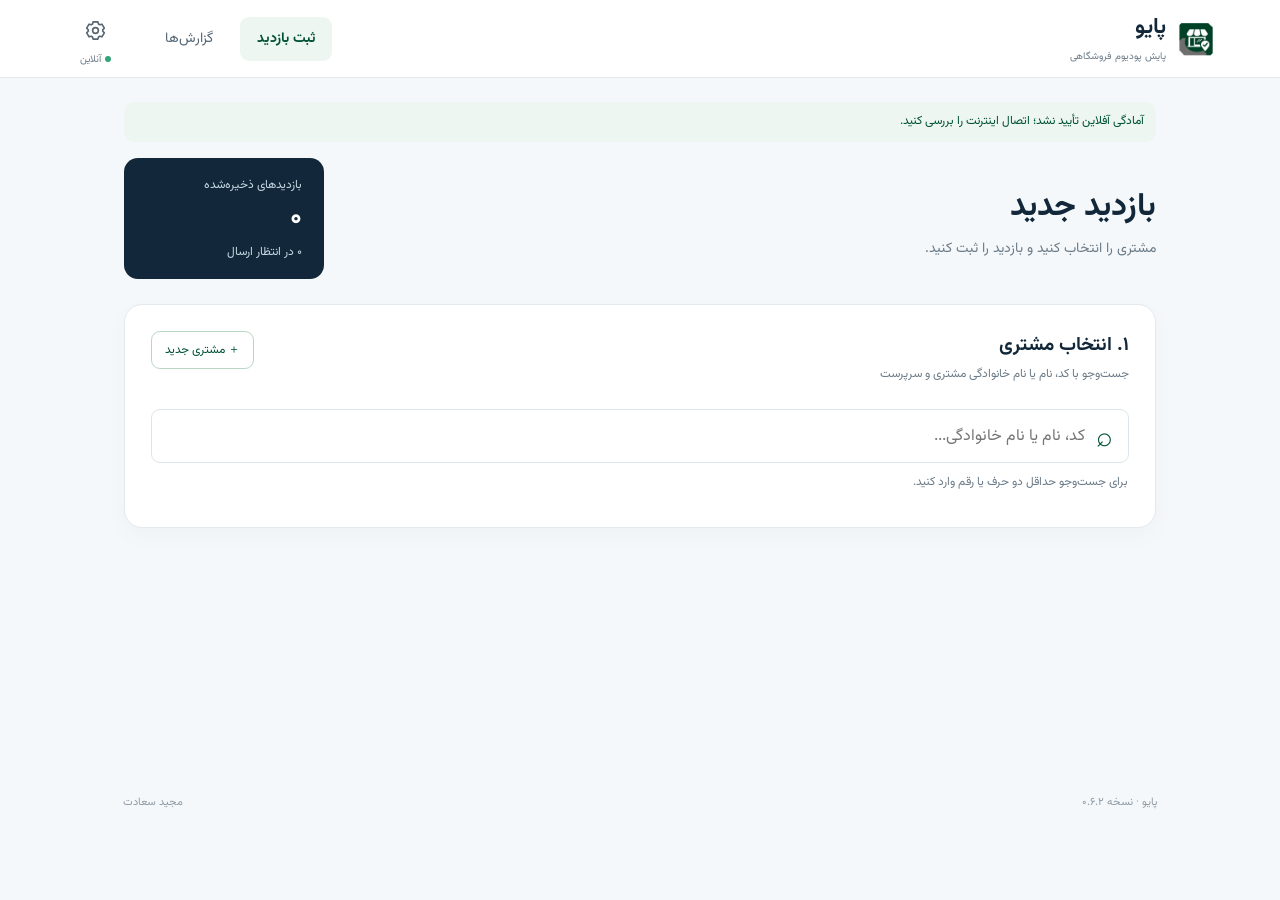
==== commit c4968ca8: "Support surname search for customers and supervisors, including Persian spacing variants" ====
--- a/index.html
+++ b/index.html
@@ -1,8 +1,8 @@
 <!doctype html><html lang="fa" dir="rtl"><head><meta charset="utf-8"><meta name="viewport" content="width=device-width, initial-scale=1,viewport-fit=cover"><meta name="theme-color" content="#005234"><meta name="description" content="سامانه پایش و بازدید پودیوم فروشگاهی"><link rel="manifest" href="./manifest.webmanifest"><link rel="apple-touch-icon" href="./apple-touch-icon.png"><link rel="icon" type="image/png" href="./favicon.png"><meta name="apple-mobile-web-app-capable" content="yes"><meta name="apple-mobile-web-app-status-bar-style" content="default"><meta name="apple-mobile-web-app-title" content="پایو"><link rel="preload" href="./fonts/Vazirmatn-Variable.woff2" as="font" type="font/woff2" crossorigin><link rel="stylesheet" href="style.css"><title>پایو | پایش پودیوم</title></head><body>
 <header><div class="headerinner"><div class="brand"><img src="./icon-192.png" alt="لوگوی پایو" width="40" height="40"/><div><strong>پایو</strong><small>پایش پودیوم فروشگاهی</small></div></div><nav aria-label="منوی اصلی"><button data-tab="visit" class="navbtn selected" aria-current="page">ثبت بازدید</button><button data-tab="reports" class="navbtn">گزارش‌ها</button><div class="settings-control"><button data-tab="settings" class="navbtn settings-button" aria-label="تنظیمات" title="تنظیمات"><svg viewBox="0 0 24 24" fill="none" stroke="currentColor" stroke-width="1.7" stroke-linecap="round" stroke-linejoin="round" aria-hidden="true"><path d="m9.5 3-.6 2.2-1.4.8-2.2-.6-2.5 4.2 1.6 1.6v1.6l-1.6 1.6 2.5 4.2 2.2-.6 1.4.8.6 2.2h5l.6-2.2 1.4-.8 2.2.6 2.5-4.2-1.6-1.6v-1.6l1.6-1.6-2.5-4.2-2.2.6-1.4-.8-.6-2.2z"/><circle cx="12" cy="12" r="3"/></svg></button><div class="connect" id="connect" role="status"><span class="dot" aria-hidden="true"></span><span id="connection">اتصال</span></div></div></nav></div></header>
 <main><section id="updateBanner" class="update-banner hidden" role="status"><div><strong>نسخه جدید آماده است</strong><span>فرم فعلی ذخیره می‌شود و برنامه دوباره باز می‌شود.</span></div><button class="primary" id="applyUpdate">به‌روزرسانی برنامه</button></section><section class="offline-readiness" id="offlineReadiness" role="status" aria-live="polite">در حال آماده‌سازی آفلاین…</section><section class="intro"><div><h1 id="pageTitle">بازدید جدید</h1><p id="pageSubtitle">مشتری را انتخاب کنید و بازدید را ثبت کنید.</p></div><div class="syncstats"><div class="metriclabel">بازدیدهای ذخیره‌شده</div><b id="visitCount">۰</b><span id="pendingCount">۰ در انتظار ارسال</span></div></section>
-<section id="visit" class="view"><div class="panel"><div class="panelhead"><div><h2>۱. انتخاب مشتری</h2><p>جست‌وجو با کد، نام، شهر یا شعبه</p></div><button id="newCustomerButton" class="outline new-customer-button" aria-pressed="false">＋ مشتری جدید</button></div><div id="customerSearch"><div class="searchbox"><span class="searchicon">⌕</span><input id="search" autocomplete="off" placeholder="مثلاً: ۴۰۶۰۰۷ یا نام فروشگاه..."/><button class="clear" id="clearSearch" title="پاک کردن">×</button></div><div class="searchmeta" id="searchMeta"></div><div id="searchResults" class="resultlist"></div></div><div id="selectedCustomer" class="selectedcustomer hidden"></div></div>
+<section id="visit" class="view"><div class="panel"><div class="panelhead"><div><h2>۱. انتخاب مشتری</h2><p>جست‌وجو با کد، نام یا نام خانوادگی مشتری و سرپرست</p></div><button id="newCustomerButton" class="outline new-customer-button" aria-pressed="false">＋ مشتری جدید</button></div><div id="customerSearch"><div class="searchbox"><span class="searchicon">⌕</span><input id="search" autocomplete="off" placeholder="کد، نام یا نام خانوادگی..." aria-label="جست‌وجوی مشتری"/><button class="clear" id="clearSearch" title="پاک کردن">×</button></div><div class="searchmeta" id="searchMeta"></div><div id="searchResults" class="resultlist"></div></div><div id="selectedCustomer" class="selectedcustomer hidden"></div></div>
 <div id="visitPanel" class="panel hidden"><div class="panelhead"><div><h2>۲. فرم ارزیابی پودیوم</h2><p id="visitFormSubtitle">اطلاعات بازدید را تکمیل کنید</p></div><div class="tag hidden" id="newCustomerTag">مشتری جدید</div></div><div class="form-progress"><div class="progress-label"><span>تکمیل فرم</span><strong id="formProgressText">۰ از ۰</strong></div><div id="formProgress" class="progress-track" role="progressbar" aria-label="پیشرفت تکمیل فرم" aria-valuemin="0" aria-valuemax="100" aria-valuenow="0"><span id="formProgressFill"></span></div></div><div class="formgrid" id="fields"></div><div class="submitbar"><div id="formInfo">فیلدهای فعال را تکمیل کنید.</div><button class="primary" id="saveVisit">ثبت بازدید در دستگاه</button></div></div></section>
-<section id="reports" class="view hidden"><div class="panel"><div class="panelhead"><div><h2>گزارش بازدیدها</h2><p>اطلاعات ثبت‌شده در این دستگاه و وضعیت همگام‌سازی</p></div><div class="actions"><button class="primary" id="exportLegacyXlsx">↓ اکسل اصلی (۳۲ ستون)</button><button class="outline" id="exportXlsx">↓ اکسل مخصوص سیستم و سرور</button><button class="outline" id="exportCsv">CSV</button></div></div><p class="hint">ردیف‌های نارنجی مربوط به مشتریان جدید هستند. اکسل اصلی ۳۲ ستون دارد؛ در اکسل سیستم، ستون «مشتری جدید» نیز درج می‌شود.</p><div class="reportmetrics" id="reportMetrics"></div><div class="filters"><input id="reportSearch" placeholder="جست‌وجوی نام یا کد مشتری"/><select id="reportFilter"><option value="all">همه وضعیت‌ها</option><option value="pending">در انتظار ارسال</option><option value="synced">همگام‌شده</option></select></div><div class="tablewrap"><table><thead><tr><th>مشتری</th><th>کد</th><th>تاریخ ثبت</th><th>ویزیتور</th><th>وضعیت پودیوم</th><th>همگام‌سازی</th></tr></thead><tbody id="reportRows"></tbody></table></div></div></section>
+<section id="reports" class="view hidden"><div class="panel"><div class="panelhead"><div><h2>گزارش بازدیدها</h2><p>اطلاعات ثبت‌شده در این دستگاه و وضعیت همگام‌سازی</p></div><div class="actions"><button class="primary" id="exportLegacyXlsx">↓ اکسل اصلی (۳۲ ستون)</button><button class="outline" id="exportXlsx">↓ اکسل مخصوص سیستم و سرور</button><button class="outline" id="exportCsv">CSV</button></div></div><p class="hint">ردیف‌های نارنجی مربوط به مشتریان جدید هستند. اکسل اصلی ۳۲ ستون دارد؛ در اکسل سیستم، ستون «مشتری جدید» نیز درج می‌شود.</p><div class="reportmetrics" id="reportMetrics"></div><div class="filters"><input id="reportSearch" placeholder="نام، نام خانوادگی یا کد مشتری"/><select id="reportFilter"><option value="all">همه وضعیت‌ها</option><option value="pending">در انتظار ارسال</option><option value="synced">همگام‌شده</option></select></div><div class="tablewrap"><table><thead><tr><th>مشتری</th><th>کد</th><th>تاریخ ثبت</th><th>ویزیتور</th><th>وضعیت پودیوم</th><th>همگام‌سازی</th></tr></thead><tbody id="reportRows"></tbody></table></div></div></section>
 <section id="settings" class="view hidden"><div class="panel"><div class="panelhead"><div><h2>تنظیمات و اتصال سرور</h2></div></div><div class="settingsgrid"><label>نام ویزیتور<input id="visitor" placeholder="نام ویزیتور" /></label><label>آدرس API مرکزی<input id="apiUrl" placeholder="https://your-domain.example/api" dir="ltr"/></label><label>کلید دسترسی ویزیتور<input id="apiToken" type="password" placeholder="کلید اختصاصی از مدیر سیستم" dir="ltr"/></label></div><div class="actions"><button class="primary" id="saveSettings">ذخیره تنظیمات</button><button class="outline" id="syncNow">همگام‌سازی حالا</button><button class="outline" id="refreshCustomers">به‌روزرسانی مشتریان از سرور</button></div><p class="hint">پس از پایان کار، از بازدیدها نسخه پشتیبان بگیرید.</p><div class="panelhead"><div><h2>نسخه پشتیبان محلی</h2><p>برای جلوگیری از نابودی داده‌ها در صورت پاک شدن مرورگر، علاوه بر اکسل فایل پشتیبان قابل بازیابی تهیه کنید.</p></div></div><div class="actions"><button class="outline" id="backupVisits">↓ دریافت فایل پشتیبان JSON</button><label class="outline" style="display:inline-flex;align-items:center;gap:8px;cursor:pointer;padding:10px 16px;border-radius:9px">↑ بازیابی پشتیبان<input id="restoreVisits" type="file" accept=".json,application/json" style="display:none" /></label></div><div class="info hidden" id="syncMessage" role="status"></div></div></section>
 </main><footer><span>پایو · نسخه ۰.۶.۲</span><span>مجید سعادت</span></footer><div id="toast" class="toast hidden" role="status" aria-live="polite"></div><script src="app.js"></script></body></html>
